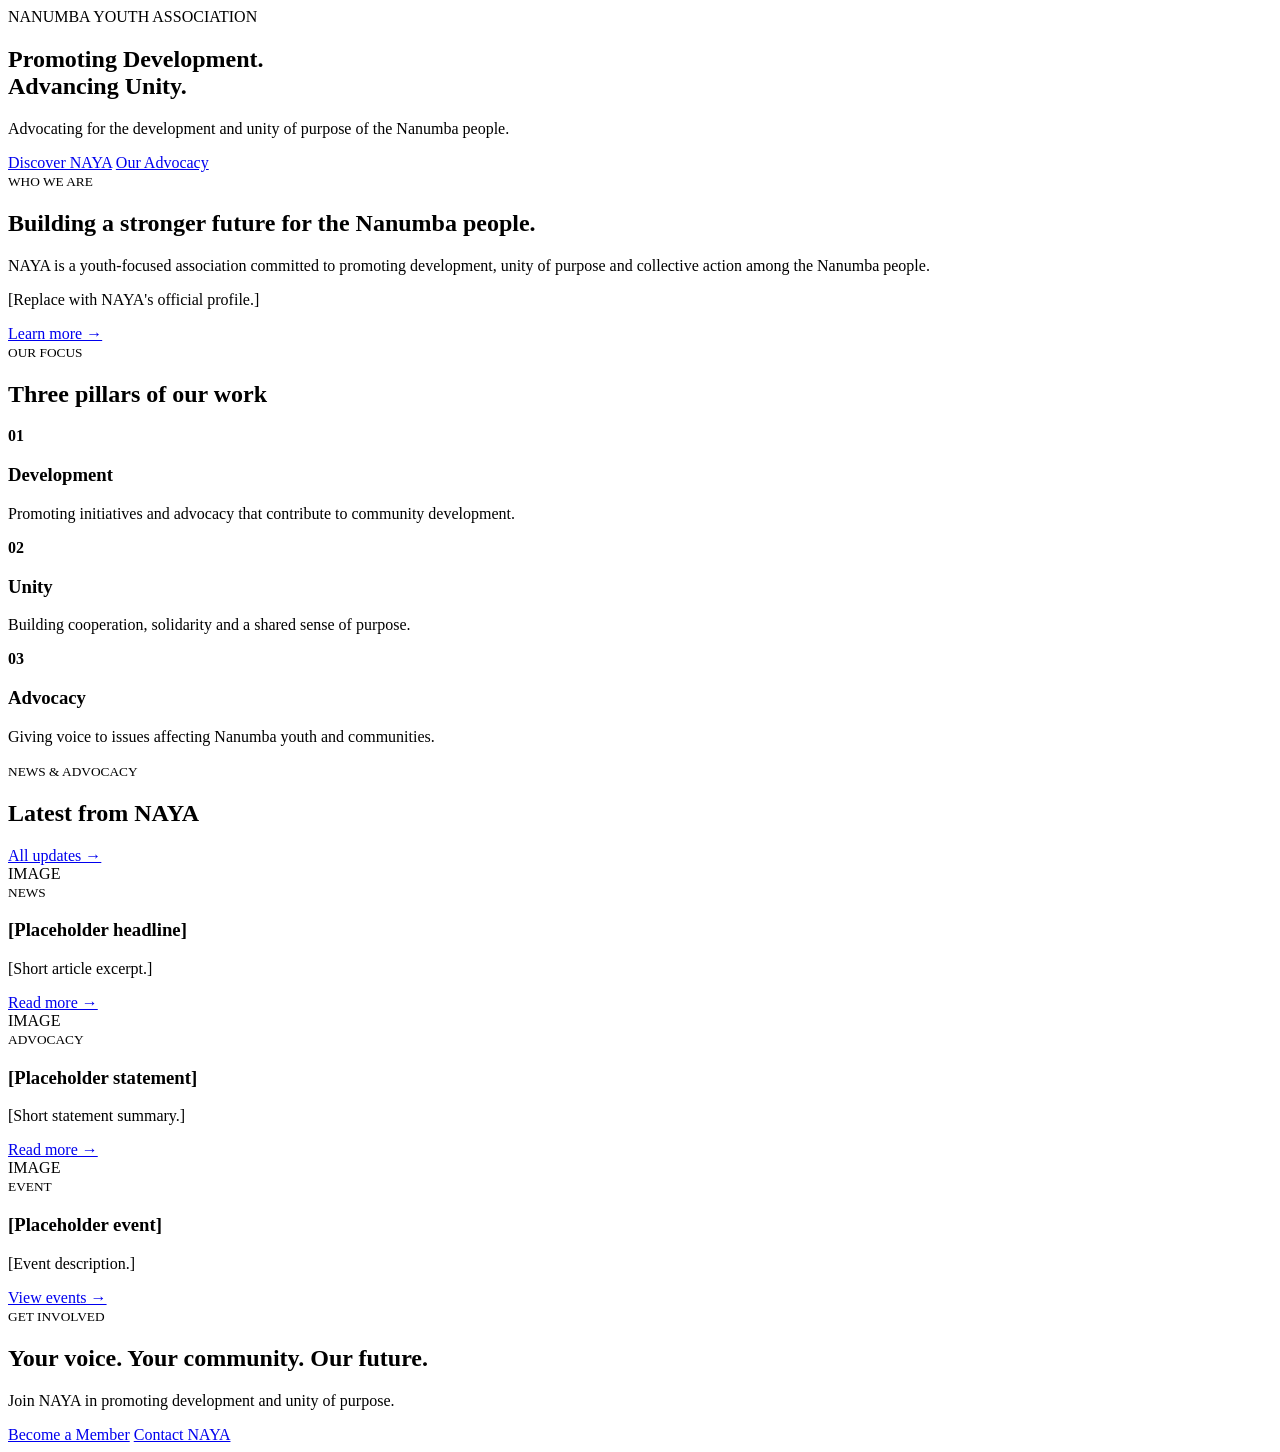
==== index.html @ 75fb6614 "Add files via upload Initial NAYA website" ====
<!doctype html><html lang="en"><head><meta charset="utf-8"><meta name="viewport" content="width=device-width,initial-scale=1"><meta name="description" content="Nanumba Youth Association (NAYA) — promoting development and unity of purpose among the Nanumba people."><title>NAYA | Nanumba Youth Association</title><link rel="icon" href="assets/images/favicon.svg"><link rel="stylesheet" href="assets/css/style.css"></head><body><div id="header"></div><main><section class="hero"><div class="hero-content wrap"><span>NANUMBA YOUTH ASSOCIATION</span><h1>Promoting Development.<br>Advancing Unity.</h1><p>Advocating for the development and unity of purpose of the Nanumba people.</p><a class="btn primary" href="about.html">Discover NAYA</a> <a class="btn outline" href="advocacy.html">Our Advocacy</a></div></section><section class="section"><div class="wrap intro"><div><small>WHO WE ARE</small><h2>Building a stronger future for the Nanumba people.</h2></div><div><p>NAYA is a youth-focused association committed to promoting development, unity of purpose and collective action among the Nanumba people.</p><p class="placeholder">[Replace with NAYA's official profile.]</p><a class="link" href="about.html">Learn more →</a></div></div></section><section class="section muted"><div class="wrap"><div class="heading center"><small>OUR FOCUS</small><h2>Three pillars of our work</h2></div><div class="grid3"><article class="card"><b>01</b><h3>Development</h3><p>Promoting initiatives and advocacy that contribute to community development.</p></article><article class="card"><b>02</b><h3>Unity</h3><p>Building cooperation, solidarity and a shared sense of purpose.</p></article><article class="card"><b>03</b><h3>Advocacy</h3><p>Giving voice to issues affecting Nanumba youth and communities.</p></article></div></div></section><section class="section"><div class="wrap"><div class="heading"><div><small>NEWS & ADVOCACY</small><h2>Latest from NAYA</h2></div><a class="link" href="news.html">All updates →</a></div><div class="grid3"><article class="content"><div class="placeholder-img">IMAGE</div><div><small>NEWS</small><h3>[Placeholder headline]</h3><p>[Short article excerpt.]</p><a class="link" href="news.html">Read more →</a></div></article><article class="content"><div class="placeholder-img">IMAGE</div><div><small>ADVOCACY</small><h3>[Placeholder statement]</h3><p>[Short statement summary.]</p><a class="link" href="advocacy.html">Read more →</a></div></article><article class="content"><div class="placeholder-img">IMAGE</div><div><small>EVENT</small><h3>[Placeholder event]</h3><p>[Event description.]</p><a class="link" href="events.html">View events →</a></div></article></div></div></section><section class="cta"><div class="wrap"><div><small>GET INVOLVED</small><h2>Your voice. Your community. Our future.</h2><p>Join NAYA in promoting development and unity of purpose.</p></div><div><a class="btn primary" href="membership.html">Become a Member</a> <a class="btn dark-outline" href="contact.html">Contact NAYA</a></div></div></section></main><div id="footer"></div><script src="assets/js/script.js"></script></body></html>
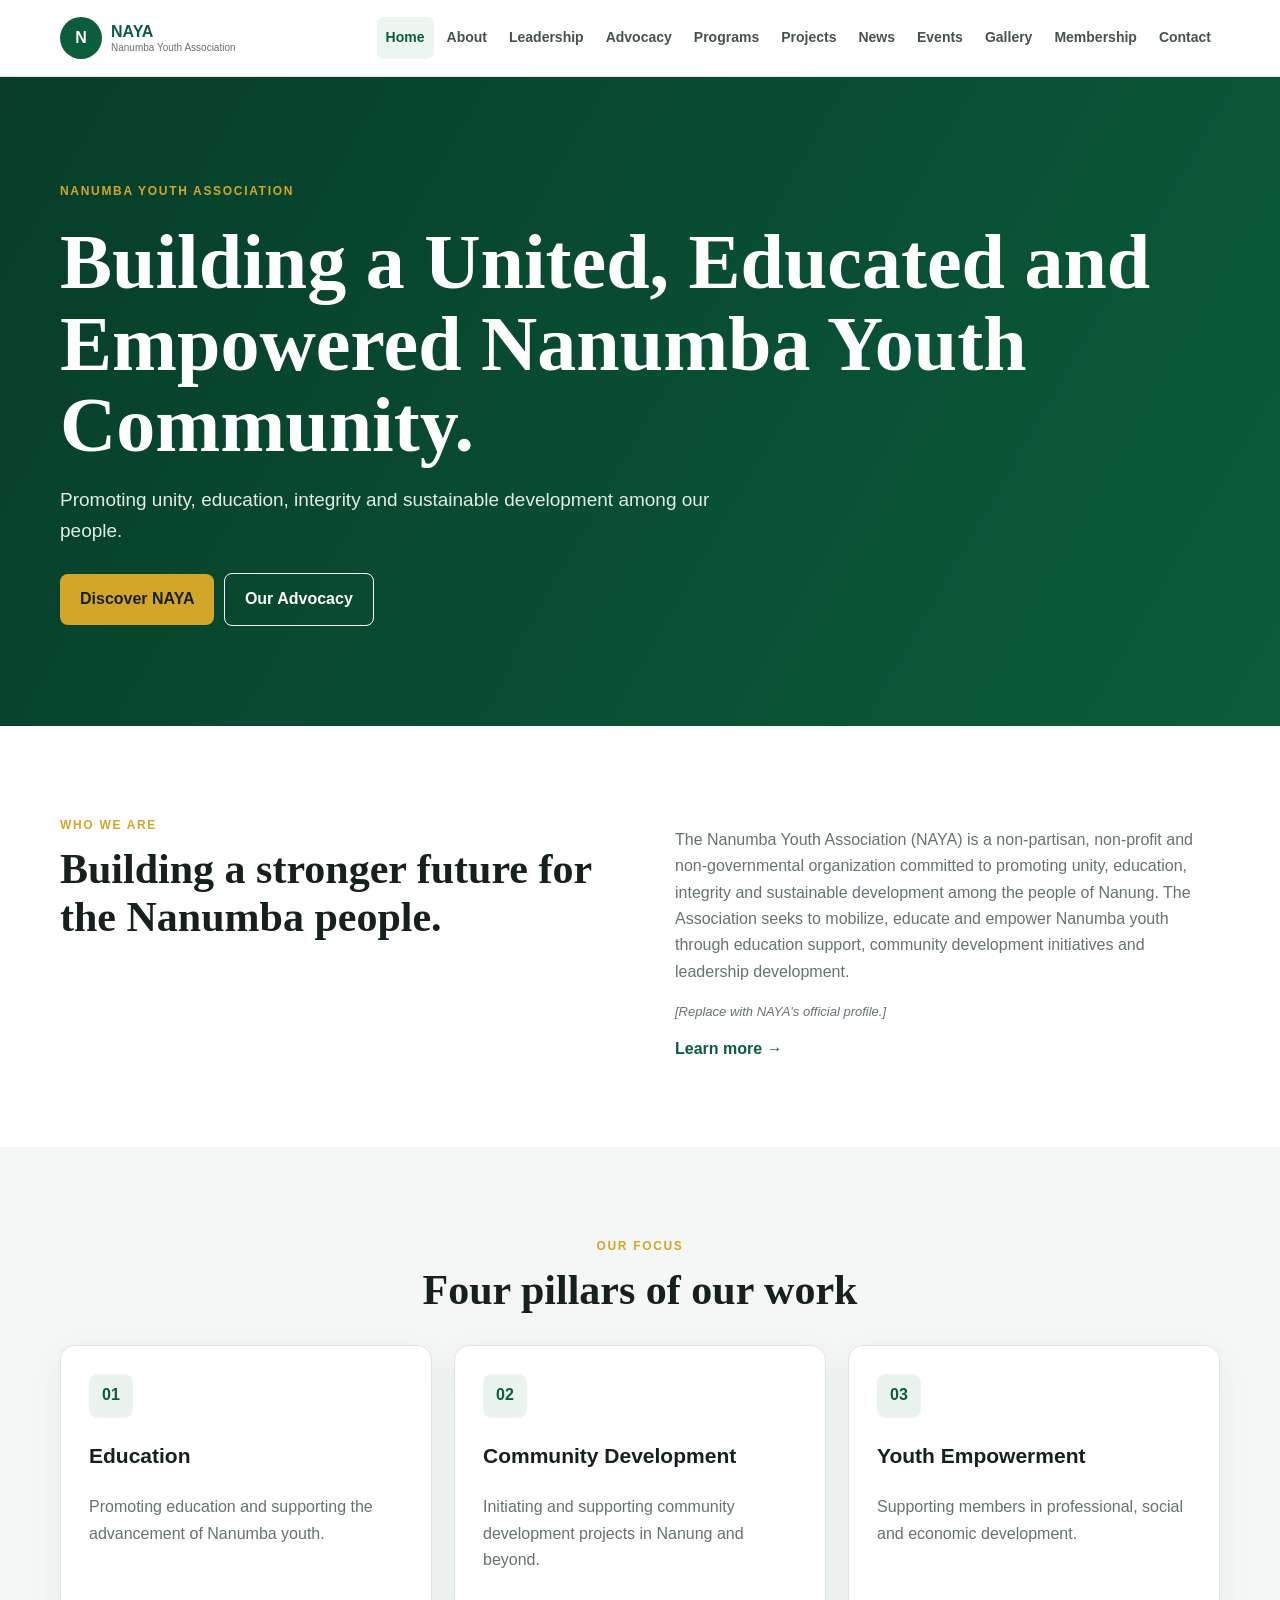
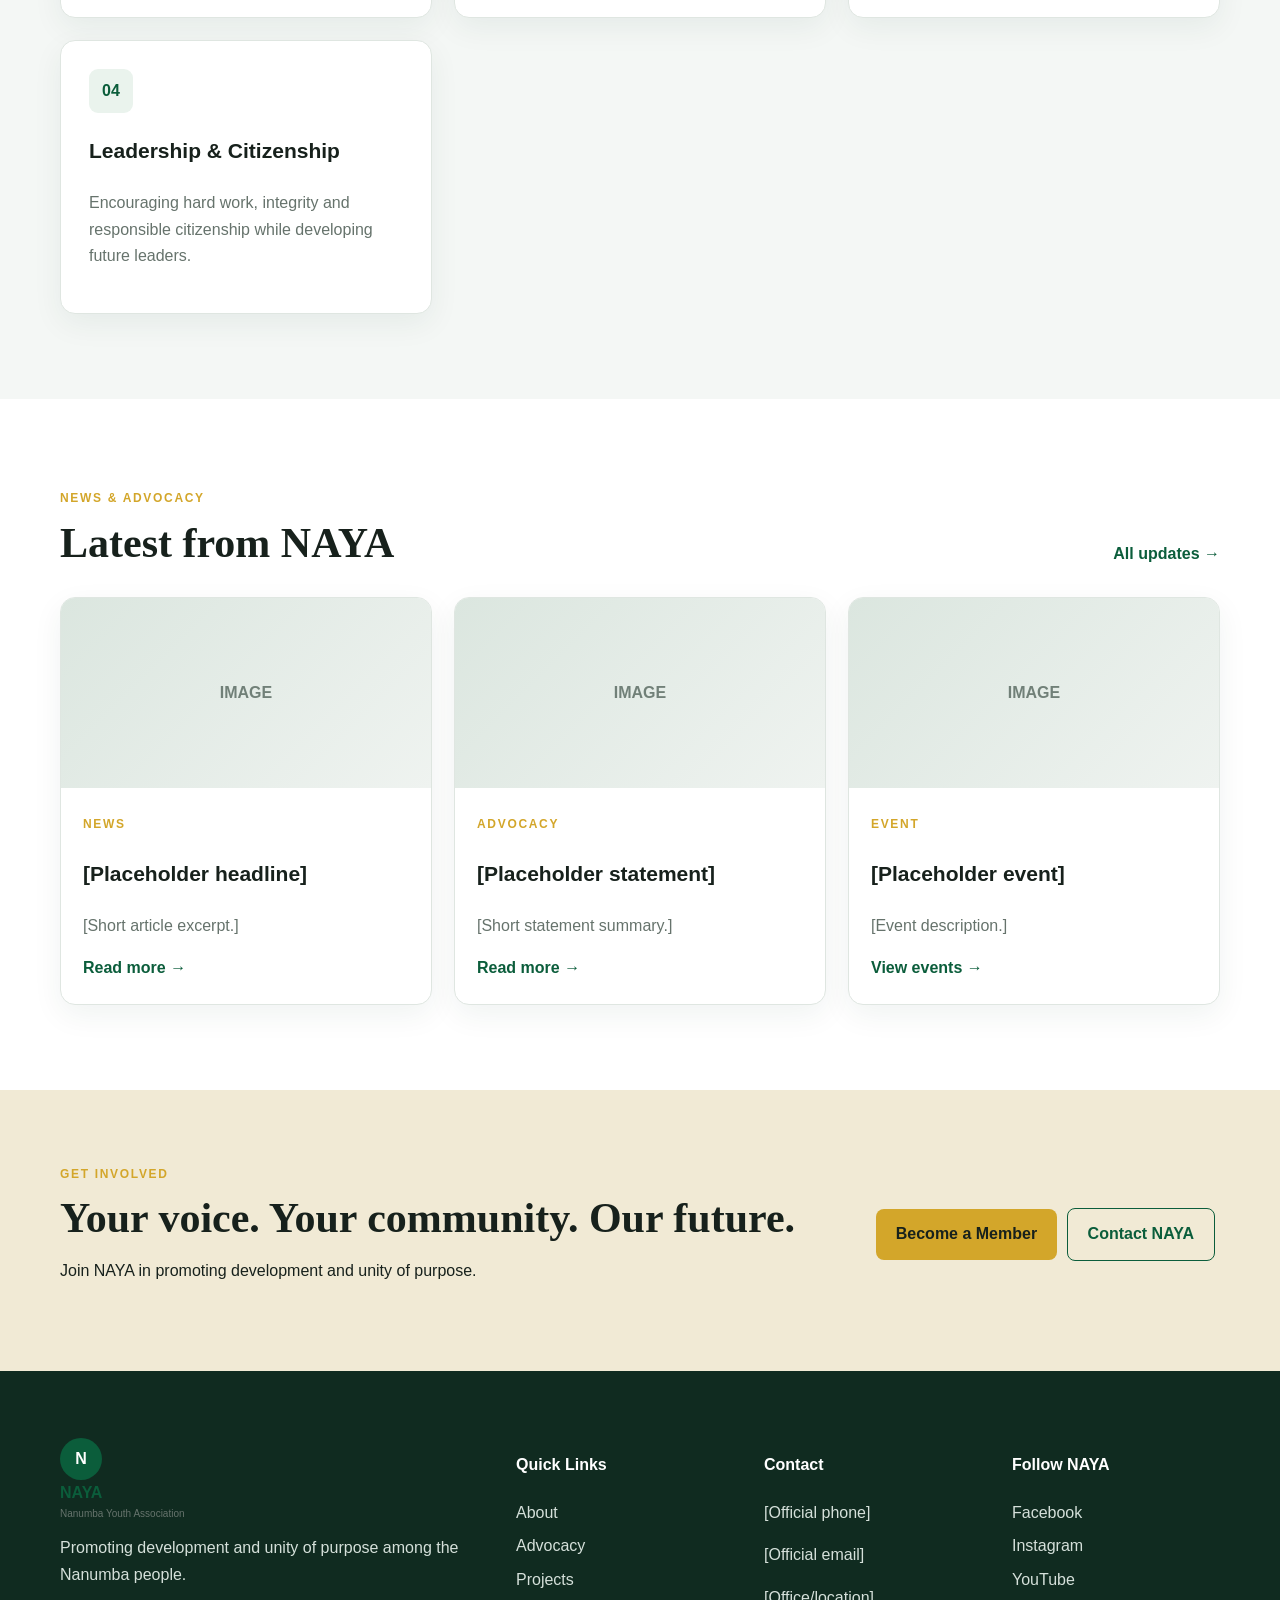
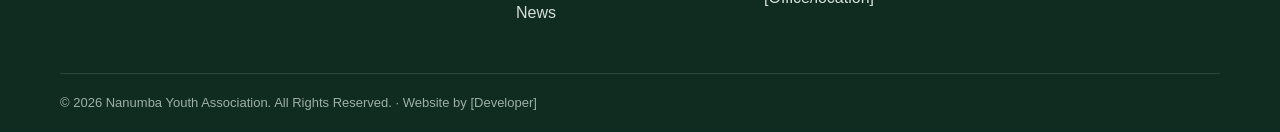
==== commit 56fdc8ee: "update on naya update on naya" ====
--- a/index.html
+++ b/index.html
@@ -1 +1,151 @@
-<!doctype html><html lang="en"><head><meta charset="utf-8"><meta name="viewport" content="width=device-width,initial-scale=1"><meta name="description" content="Nanumba Youth Association (NAYA) — promoting development and unity of purpose among the Nanumba people."><title>NAYA | Nanumba Youth Association</title><link rel="icon" href="assets/images/favicon.svg"><link rel="stylesheet" href="assets/css/style.css"></head><body><div id="header"></div><main><section class="hero"><div class="hero-content wrap"><span>NANUMBA YOUTH ASSOCIATION</span><h1>Promoting Development.<br>Advancing Unity.</h1><p>Advocating for the development and unity of purpose of the Nanumba people.</p><a class="btn primary" href="about.html">Discover NAYA</a> <a class="btn outline" href="advocacy.html">Our Advocacy</a></div></section><section class="section"><div class="wrap intro"><div><small>WHO WE ARE</small><h2>Building a stronger future for the Nanumba people.</h2></div><div><p>NAYA is a youth-focused association committed to promoting development, unity of purpose and collective action among the Nanumba people.</p><p class="placeholder">[Replace with NAYA's official profile.]</p><a class="link" href="about.html">Learn more →</a></div></div></section><section class="section muted"><div class="wrap"><div class="heading center"><small>OUR FOCUS</small><h2>Three pillars of our work</h2></div><div class="grid3"><article class="card"><b>01</b><h3>Development</h3><p>Promoting initiatives and advocacy that contribute to community development.</p></article><article class="card"><b>02</b><h3>Unity</h3><p>Building cooperation, solidarity and a shared sense of purpose.</p></article><article class="card"><b>03</b><h3>Advocacy</h3><p>Giving voice to issues affecting Nanumba youth and communities.</p></article></div></div></section><section class="section"><div class="wrap"><div class="heading"><div><small>NEWS & ADVOCACY</small><h2>Latest from NAYA</h2></div><a class="link" href="news.html">All updates →</a></div><div class="grid3"><article class="content"><div class="placeholder-img">IMAGE</div><div><small>NEWS</small><h3>[Placeholder headline]</h3><p>[Short article excerpt.]</p><a class="link" href="news.html">Read more →</a></div></article><article class="content"><div class="placeholder-img">IMAGE</div><div><small>ADVOCACY</small><h3>[Placeholder statement]</h3><p>[Short statement summary.]</p><a class="link" href="advocacy.html">Read more →</a></div></article><article class="content"><div class="placeholder-img">IMAGE</div><div><small>EVENT</small><h3>[Placeholder event]</h3><p>[Event description.]</p><a class="link" href="events.html">View events →</a></div></article></div></div></section><section class="cta"><div class="wrap"><div><small>GET INVOLVED</small><h2>Your voice. Your community. Our future.</h2><p>Join NAYA in promoting development and unity of purpose.</p></div><div><a class="btn primary" href="membership.html">Become a Member</a> <a class="btn dark-outline" href="contact.html">Contact NAYA</a></div></div></section></main><div id="footer"></div><script src="assets/js/script.js"></script></body></html>
+<!doctype html>
+<html lang="en">
+  <head>
+    <meta charset="utf-8" />
+    <meta name="viewport" content="width=device-width,initial-scale=1" />
+    <meta
+      name="description"
+      content="Nanumba Youth Association (NAYA) — promoting development and unity of purpose among the Nanumba people."
+    />
+    <title>NAYA | Nanumba Youth Association</title>
+    <link rel="icon" href="assets/images/favicon.svg" />
+    <link rel="stylesheet" href="assets/css/style.css" />
+  </head>
+  <body>
+    <div id="header"></div>
+    <main>
+      <section class="hero">
+        <div class="hero-content wrap">
+          <span>NANUMBA YOUTH ASSOCIATION</span>
+          <h1>
+            Building a United, Educated and Empowered Nanumba Youth Community.
+          </h1>
+
+          <p>
+            Promoting unity, education, integrity and sustainable development
+            among our people.
+          </p>
+          <a class="btn primary" href="about.html">Discover NAYA</a>
+          <a class="btn outline" href="advocacy.html">Our Advocacy</a>
+        </div>
+      </section>
+      <section class="section">
+        <div class="wrap intro">
+          <div>
+            <small>WHO WE ARE</small>
+            <h2>Building a stronger future for the Nanumba people.</h2>
+          </div>
+          <div>
+            <p>
+              The Nanumba Youth Association (NAYA) is a non-partisan, non-profit
+              and non-governmental organization committed to promoting unity,
+              education, integrity and sustainable development among the people
+              of Nanung. The Association seeks to mobilize, educate and empower
+              Nanumba youth through education support, community development
+              initiatives and leadership development.
+            </p>
+            <p class="placeholder">[Replace with NAYA's official profile.]</p>
+            <a class="link" href="about.html">Learn more →</a>
+          </div>
+        </div>
+      </section>
+      <section class="section muted">
+        <div class="wrap">
+          <div class="heading center">
+            <small>OUR FOCUS</small>
+            <h2>Four pillars of our work</h2>
+          </div>
+          <div class="grid3">
+            <article class="card">
+              <b>01</b>
+              <h3>Education</h3>
+              <p>
+                Promoting education and supporting the advancement of Nanumba
+                youth.
+              </p>
+            </article>
+            <article class="card">
+              <b>02</b>
+              <h3>Community Development</h3>
+              <p>
+                Initiating and supporting community development projects in
+                Nanung and beyond.
+              </p>
+            </article>
+            <article class="card">
+              <b>03</b>
+              <h3>Youth Empowerment</h3>
+              <p>
+                Supporting members in professional, social and economic
+                development.
+              </p>
+            </article>
+            <article class="card">
+              <b>04</b>
+              <h3>Leadership & Citizenship</h3>
+              <p>
+                Encouraging hard work, integrity and responsible citizenship
+                while developing future leaders.
+              </p>
+            </article>
+          </div>
+        </div>
+      </section>
+      <section class="section">
+        <div class="wrap">
+          <div class="heading">
+            <div>
+              <small>NEWS & ADVOCACY</small>
+              <h2>Latest from NAYA</h2>
+            </div>
+            <a class="link" href="news.html">All updates →</a>
+          </div>
+          <div class="grid3">
+            <article class="content">
+              <div class="placeholder-img">IMAGE</div>
+              <div>
+                <small>NEWS</small>
+                <h3>[Placeholder headline]</h3>
+                <p>[Short article excerpt.]</p>
+                <a class="link" href="news.html">Read more →</a>
+              </div>
+            </article>
+            <article class="content">
+              <div class="placeholder-img">IMAGE</div>
+              <div>
+                <small>ADVOCACY</small>
+                <h3>[Placeholder statement]</h3>
+                <p>[Short statement summary.]</p>
+                <a class="link" href="advocacy.html">Read more →</a>
+              </div>
+            </article>
+            <article class="content">
+              <div class="placeholder-img">IMAGE</div>
+              <div>
+                <small>EVENT</small>
+                <h3>[Placeholder event]</h3>
+                <p>[Event description.]</p>
+                <a class="link" href="events.html">View events →</a>
+              </div>
+            </article>
+          </div>
+        </div>
+      </section>
+      <section class="cta">
+        <div class="wrap">
+          <div>
+            <small>GET INVOLVED</small>
+            <h2>Your voice. Your community. Our future.</h2>
+            <p>Join NAYA in promoting development and unity of purpose.</p>
+          </div>
+          <div>
+            <a class="btn primary" href="membership.html">Become a Member</a>
+            <a class="btn dark-outline" href="contact.html">Contact NAYA</a>
+          </div>
+        </div>
+      </section>
+    </main>
+    <div id="footer"></div>
+    <script src="assets/js/script.js"></script>
+  </body>
+</html>
--- a/assets/css/style.css
+++ b/assets/css/style.css
@@ -0,0 +1,3 @@
+:root{--g:#0b5d3b;--gd:#073d29;--gold:#d3a62a;--ink:#17211c;--muted:#66736c;--light:#f4f7f5;--border:#dfe6e1;--max:1160px}*{box-sizing:border-box}body{margin:0;font:16px/1.65 Arial,sans-serif;color:var(--ink)}a{text-decoration:none;color:inherit}.wrap{width:min(var(--max),calc(100% - 32px));margin:auto}header{position:sticky;top:0;z-index:9;background:#fff;border-bottom:1px solid var(--border)}.nav{min-height:76px;display:flex;align-items:center;justify-content:space-between}.brand{display:flex;align-items:center;gap:9px;color:var(--g)}.brand span{width:42px;height:42px;border-radius:50%;display:grid;place-items:center;background:var(--g);color:#fff;font-weight:bold}.brand strong{line-height:1}.brand small{display:block;font-size:10px;color:var(--muted);font-weight:normal;margin-top:3px}nav{display:flex;gap:4px}nav a{padding:9px;font-size:14px;font-weight:bold;color:#46524c;border-radius:7px}nav a:hover,nav a.active{background:#edf5f0;color:var(--g)}#menu{display:none;border:0;background:none;font-size:25px}.hero{min-height:620px;display:flex;align-items:center;background:linear-gradient(120deg,#073d29,#0b5d3b);color:#fff}.hero-content{padding:100px 0}.hero-content>span,.section small,.cta small{letter-spacing:.14em;font-weight:bold;color:var(--gold);font-size:12px}.hero h1,.pagehero h1,h2{font-family:Georgia,serif}.hero h1{font-size:clamp(42px,7vw,78px);line-height:1.04;margin:18px 0}.hero p{font-size:19px;max-width:650px;color:#e3ece7}.btn{display:inline-block;padding:12px 20px;border-radius:8px;font-weight:bold;margin:8px 5px 0 0}.primary{background:var(--gold);color:#17211c}.outline{border:1px solid #fff;color:#fff}.dark-outline{border:1px solid var(--g);color:var(--g)}.section{padding:85px 0}.muted{background:var(--light)}.intro{display:grid;grid-template-columns:1fr 1fr;gap:70px}.heading{display:flex;justify-content:space-between;align-items:end;margin-bottom:30px}.center{text-align:center;display:block}h2{font-size:42px;line-height:1.15;margin:8px 0 0}.grid3{display:grid;grid-template-columns:repeat(3,1fr);gap:22px}.card,.content{border:1px solid var(--border);border-radius:15px;background:#fff;overflow:hidden;box-shadow:0 10px 30px #073d2910}.card{padding:28px}.card>b{display:grid;place-items:center;width:44px;height:44px;border-radius:9px;background:#eaf3ed;color:var(--g)}.card h3,.content h3{font-size:21px}.card p,.content p,.intro p{color:var(--muted)}.placeholder{font-style:italic;font-size:13px!important}.placeholder-img{height:190px;background:linear-gradient(135deg,#dbe6df,#eff3f0);display:grid;place-items:center;color:#718078;font-weight:bold}.content>div:last-child{padding:22px}.link{color:var(--g);font-weight:bold}.cta{padding:70px 0;background:#f1ead5}.cta .wrap{display:flex;align-items:center;justify-content:space-between;gap:30px}.cta h2{margin-bottom:5px}footer{background:#102b20;color:#d5e0da;padding-top:60px}.foot{display:grid;grid-template-columns:2fr 1fr 1fr 1fr;gap:40px;padding-bottom:40px}.foot h4{color:#fff}.foot a{display:block;margin:7px 0}.copyright{border-top:1px solid #ffffff20;padding:18px 0;font-size:13px;color:#9db0a7}.pagehero{padding:100px 0;background:var(--gd);color:#fff}.pagehero h1{font-size:60px;margin:10px 0}.pagehero p{max-width:650px;color:#d9e5df}.prose{max-width:850px}.notice{padding:16px;background:#fff9e7;border-left:4px solid var(--gold)}.list{padding-left:20px}.leaders,.gallery{display:grid;grid-template-columns:repeat(3,1fr);gap:22px}.leader,.gallery div{border:1px solid var(--border);border-radius:14px;overflow:hidden}.photo{height:260px;background:#dce7e0;display:grid;place-items:center;color:#718078}.leader h3,.leader p{padding:0 20px}.gallery div{height:250px;display:grid;place-items:center;background:#e7eee9;color:#718078;font-weight:bold}.event{display:flex;gap:22px;padding:22px;border:1px solid var(--border);border-radius:14px;margin:15px 0}.date{width:75px;height:75px;background:#edf5f0;color:var(--g);display:grid;place-items:center;flex:none}.formgrid{display:grid;grid-template-columns:1fr 1fr;gap:45px}.form{padding:28px;border:1px solid var(--border);border-radius:15px;box-shadow:0 10px 30px #073d2910}.form label{display:block;font-weight:bold;margin:14px 0}.form input,.form textarea,.form select{width:100%;padding:12px;border:1px solid var(--border);border-radius:7px;font:inherit}.map{height:230px;background:#e7eee9;display:grid;place-items:center;border-radius:12px;margin-top:20px}
+@media(max-width:950px){nav{display:none;position:absolute;left:0;right:0;top:76px;background:#fff;flex-direction:column;padding:12px 20px;border-bottom:1px solid var(--border)}nav.open{display:flex}#menu{display:block}.intro,.formgrid{grid-template-columns:1fr}.grid3,.leaders,.gallery{grid-template-columns:1fr 1fr}.foot{grid-template-columns:1fr 1fr}.cta .wrap{display:block}}
+@media(max-width:600px){.grid3,.leaders,.gallery{grid-template-columns:1fr}.hero h1{font-size:44px}.section{padding:60px 0}.heading{display:block}.pagehero h1{font-size:45px}.foot{grid-template-columns:1fr}.event{display:block}}
